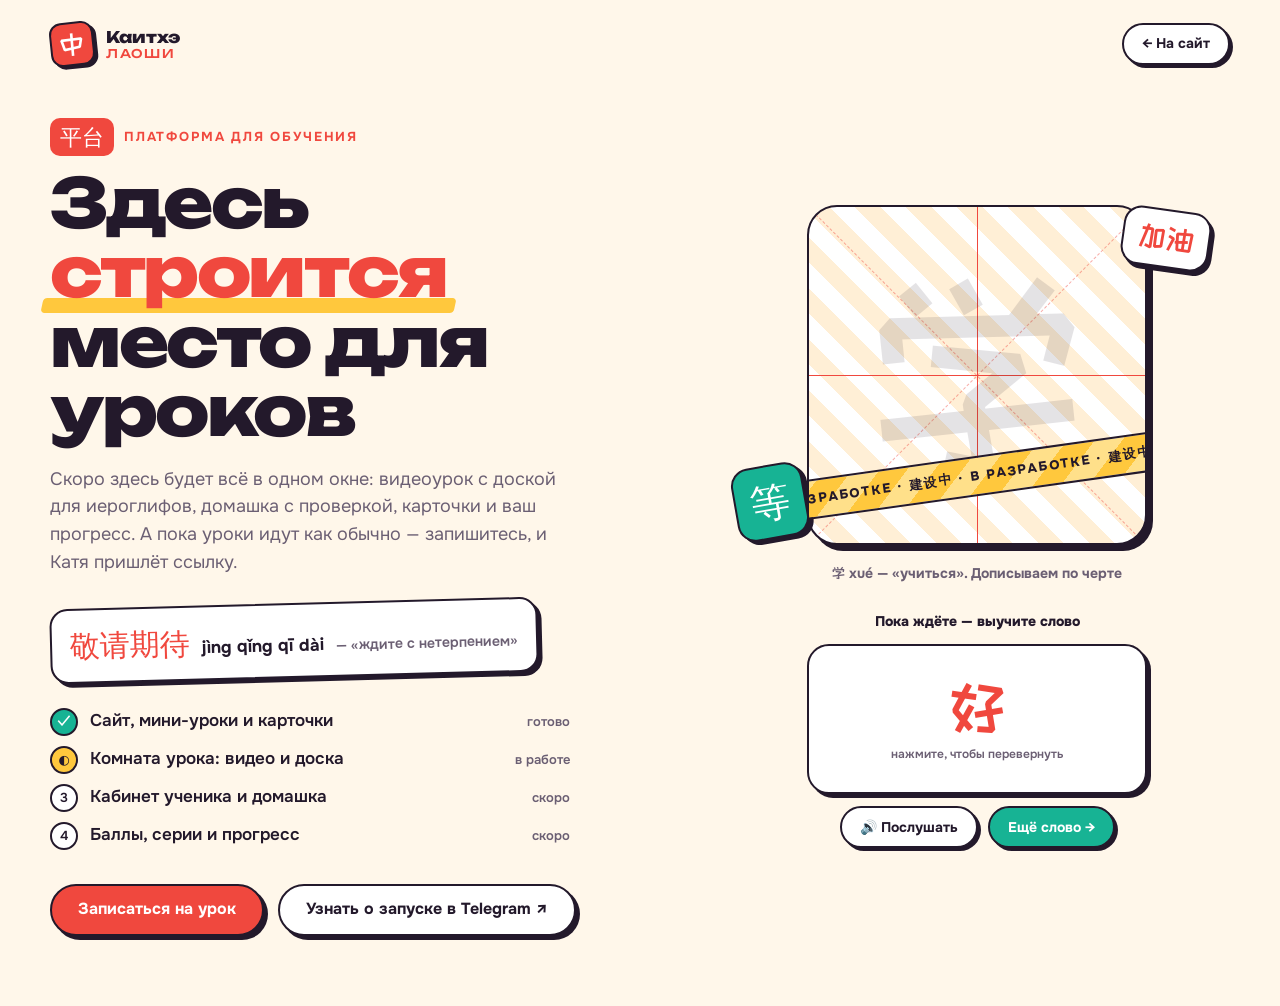
==== platform.html @ a24ee848 "Add files via upload" ====
<!doctype html>
<html lang="ru">
<head>
<meta charset="utf-8">
<meta name="viewport" content="width=device-width, initial-scale=1">
<title>Платформа для обучения Каитхэ Лаоши — скоро</title>
<meta name="robots" content="noindex">
<meta name="theme-color" content="#FFF7EA">
<link rel="icon" href="favicon.svg" type="image/svg+xml">
<link rel="preload" href="Unbounded.woff2" as="font" type="font/woff2" crossorigin>
<link rel="stylesheet" href="style.css?v=3">
<style>
.soon { min-height: 100vh; display: flex; flex-direction: column; }
.soon__top { display: flex; justify-content: space-between; align-items: center; gap: 16px; padding: 22px 0; }
.soon__in { flex: 1; display: grid; grid-template-columns: 1.1fr .9fr; gap: 56px; align-items: center; padding: 30px 0 70px; }
.soon__h { font-family: var(--display); font-weight: 800; font-size: clamp(36px, 5.4vw, 68px); line-height: 1.02; letter-spacing: -.035em; }
.soon__lead { margin-top: 20px; font-size: 18px; color: var(--muted); max-width: 540px; }
.soon__wait { display: inline-flex; align-items: baseline; flex-wrap: wrap; gap: 4px 12px; margin-top: 26px; padding: 12px 18px; border: 2px solid var(--ink); border-radius: 18px; background: #fff; box-shadow: var(--sh); rotate: -1.5deg; }
.soon__wait .hz { font-size: 30px; color: var(--red); }
.soon__wait small { color: var(--muted); font-weight: 600; }
.steps { display: grid; gap: 10px; margin-top: 30px; max-width: 520px; }
.steps li { display: flex; align-items: center; gap: 12px; font-weight: 600; }
.steps i { flex: none; width: 28px; height: 28px; display: grid; place-items: center; border-radius: 50%; border: 2px solid var(--ink); font-style: normal; font-size: 13px; background: #fff; }
.steps .is-done i { background: var(--jade); color: #fff; }
.steps .is-now i { background: var(--sun); animation: spin 2.4s linear infinite; }
.steps .is-now i::before { content: "◐"; }
.steps em { margin-left: auto; font-style: normal; font-size: 13px; color: var(--muted); }
.soon__cta { display: flex; flex-wrap: wrap; gap: 14px; margin-top: 34px; }
.site { position: relative; display: grid; justify-items: center; gap: 18px; padding: 40px 0; }
.site__grid { position: relative; width: min(340px, 78vw); aspect-ratio: 1; border: 2px solid var(--ink); border-radius: 30px; background: #fff; box-shadow: var(--sh-lg); overflow: hidden;
  background-image: linear-gradient(var(--red) 0 0), linear-gradient(var(--red) 0 0), repeating-linear-gradient(45deg, transparent 0 18px, #FFEFD6 18px 36px);
  background-size: 100% 1px, 1px 100%, auto; background-position: center, center, 0 0; background-repeat: no-repeat, no-repeat, repeat; }
.site__grid::before, .site__grid::after { content: ""; position: absolute; inset: 0; border-top: 1px dashed rgba(240,72,62,.45); width: 142%; transform-origin: 0 0; rotate: 45deg; }
.site__grid::after { left: auto; right: 0; transform-origin: 100% 0; rotate: -45deg; }
.site__hz { position: absolute; inset: 0; display: grid; place-items: center; font-family: var(--hz); font-size: min(230px, 54vw); line-height: 1; color: var(--ink); z-index: 1;
  -webkit-mask: linear-gradient(to top, #000 var(--fill, 0%), rgba(0,0,0,.12) var(--fill, 0%)); mask: linear-gradient(to top, #000 var(--fill, 0%), rgba(0,0,0,.12) var(--fill, 0%)); animation: fill 5s var(--ease) infinite; }
.site__tape { position: absolute; left: -12%; right: -12%; bottom: 14%; z-index: 2; padding: 8px 0; rotate: -8deg; border-block: 2px solid var(--ink); font-weight: 800; font-size: 13px; letter-spacing: .14em; text-transform: uppercase; white-space: nowrap; overflow: hidden;
  background: repeating-linear-gradient(-45deg, var(--sun) 0 22px, #FFE08A 22px 44px); }
.site__tape span { display: inline-block; animation: tape 14s linear infinite; }
.site__cap { font-weight: 700; color: var(--muted); font-size: 14px; }
.site .float--1 { right: 4%; top: 6%; } .site .float--2 { left: 2%; top: 300px; bottom: auto; }
.word { width: min(340px, 78vw); display: grid; gap: 12px; justify-items: center; margin-top: 8px; }
.word__t { font-weight: 800; font-size: 14px; }
.word .flash { width: 100%; height: 150px; }
.word .flash__f .hz { font-size: 64px; line-height: 1; color: var(--red); }
.word__bar { display: flex; gap: 10px; }
@property --fill { syntax: "<percentage>"; inherits: false; initial-value: 0%; }
@keyframes fill { 0% { --fill: 0%; } 70%, 100% { --fill: 100%; } }
@keyframes tape { to { transform: translateX(-50%); } }
@keyframes spin { to { rotate: 360deg; } }
@media (max-width: 900px) { .soon__in { grid-template-columns: 1fr; gap: 20px; padding-top: 10px; } }
@media (prefers-reduced-motion: reduce) { .site__hz, .site__tape span, .steps .is-now i { animation: none; } .site__hz { --fill: 100%; } }
</style>
</head>
<body>

<div class="soon wrap">
  <header class="soon__top">
    <a class="logo" href="index.html" aria-label="Каитхэ Лаоши — на сайт"><span class="seal">中</span><span class="logo__t">Каитхэ<b>Лаоши</b></span></a>
    <a class="btn btn--line btn--sm" href="index.html">← На сайт</a>
  </header>

  <main class="soon__in">
    <div>
      <p class="kicker"><span class="hz">平台</span> платформа для обучения</p>
      <h1 class="soon__h">Здесь <span class="mark">строится</span> место для уроков</h1>
      <p class="soon__lead">Скоро здесь будет всё в одном окне: видеоурок с доской для иероглифов, домашка с проверкой, карточки и ваш прогресс. А пока уроки идут как обычно — запишитесь, и Катя пришлёт ссылку.</p>
      <p class="soon__wait"><span class="hz">敬请期待</span><b>jìng qǐng qī dài</b><small>— «ждите с нетерпением»</small></p>
      <ul class="steps">
        <li class="is-done"><i>✓</i>Сайт, мини-уроки и карточки<em>готово</em></li>
        <li class="is-now"><i></i>Комната урока: видео и доска<em>в работе</em></li>
        <li><i>3</i>Кабинет ученика и домашка<em>скоро</em></li>
        <li><i>4</i>Баллы, серии и прогресс<em>скоро</em></li>
      </ul>
      <div class="soon__cta">
        <a class="btn btn--red" href="index.html#signup">Записаться на урок</a>
        <a class="btn btn--line" id="tg-link" href="https://t.me/litona1357" target="_blank" rel="noopener">Узнать о запуске в Telegram ↗</a>
      </div>
    </div>

    <div class="site">
      <div class="site__grid" aria-hidden="true">
        <span class="site__hz">学</span>
        <div class="site__tape"><span>в разработке · 建设中 · в разработке · 建设中 · в разработке · 建设中 · в разработке · 建设中 · в разработке · 建设中 · в разработке · 建设中 ·&nbsp;</span></div>
      </div>
      <p class="site__cap"><span class="hz">学</span> xué — «учиться». Дописываем по черте</p>
      <span class="float float--1 hz" aria-hidden="true">加油</span>
      <span class="float float--2 hz" aria-hidden="true">等</span>

      <div class="word">
        <p class="word__t">Пока ждёте — выучите слово</p>
        <button class="flash" type="button" id="w-card" aria-label="Перевернуть карточку">
          <span class="flash__in">
            <span class="flash__f"><b class="hz" id="w-h"></b><small>нажмите, чтобы перевернуть</small></span>
            <span class="flash__b"><span class="py" id="w-p"></span><b id="w-r"></b></span>
          </span>
        </button>
        <div class="word__bar">
          <button class="btn btn--line btn--sm" type="button" id="w-say">🔊 Послушать</button>
          <button class="btn btn--jade btn--sm" type="button" id="w-next">Ещё слово →</button>
        </div>
      </div>
    </div>
  </main>
</div>

<script src="data.js?v=2"></script>
<script>
(function () {
  var $ = function (s) { return document.querySelector(s); };
  $('#tg-link').href = 'https://t.me/' + CONFIG.telegram;
  var card = $('#w-card'), w, last = -1;
  function next() {
    var i; do { i = Math.floor(Math.random() * WORDS.length); } while (i === last && WORDS.length > 1);
    last = i; w = WORDS[i]; card.classList.remove('is-flipped');
    setTimeout(function () { $('#w-h').textContent = w.h; $('#w-p').innerHTML = pinyinHtml(w.p); $('#w-r').textContent = w.r; }, 200);
  }
  card.addEventListener('click', function () { card.classList.toggle('is-flipped'); if (card.classList.contains('is-flipped')) speak(w.h); });
  $('#w-say').addEventListener('click', function () { speak(w.h); });
  $('#w-next').addEventListener('click', next);
  next();
})();
</script>
</body>
</html>
---- style.css ----
/* © 2026 Сайт разработан Дарией Кромберг */
@font-face { font-family: 'Unbounded'; src: url('Unbounded.woff2') format('woff2'); font-weight: 200 900; font-display: swap; }
@font-face { font-family: 'Onest'; src: url('Onest.woff2') format('woff2'); font-weight: 100 900; font-display: swap; }
@font-face { font-family: 'KuaiLe'; src: url('KuaiLe.woff2') format('woff2'); font-display: swap; }

:root {
  --paper: #FFF7EA; --paper-2: #FFEFD6; --ink: #23192B; --muted: #6B5F73; --line: #23192B;
  --red: #F0483E; --red-d: #CF3229; --sun: #FFC83D; --jade: #17B394; --sky: #5BB6F5; --pink: #FFB8C6; --lilac: #B9A6FF;
  --t1: #E8473C; --t2: #F39A1D; --t3: #13A386; --t4: #3D8FE0; --t0: #8C8296;
  --r: 26px; --sh: 4px 4px 0 var(--ink); --sh-lg: 6px 6px 0 var(--ink);
  --ease: cubic-bezier(.2, .8, .2, 1);
  --display: 'Unbounded', 'Onest', system-ui, sans-serif;
  --hz: 'KuaiLe', 'PingFang SC', 'Hiragino Sans GB', 'Microsoft YaHei', 'Noto Sans SC', sans-serif;
}
*, *::before, *::after { box-sizing: border-box; }
html { scroll-behavior: smooth; -webkit-text-size-adjust: 100%; }
body { margin: 0; background: var(--paper); color: var(--ink); font: 400 17px/1.55 'Onest', system-ui, -apple-system, 'Segoe UI', sans-serif; overflow-x: hidden; }
img { max-width: 100%; display: block; }
a { color: inherit; }
h1, h2, h3, p, ul, ol, figure { margin: 0; }
ul { padding: 0; list-style: none; }
button { font: inherit; color: inherit; }
.wrap { width: min(1180px, 100% - 40px); margin-inline: auto; }
.hz { font-family: var(--hz); font-weight: 400; letter-spacing: 0; }
.t1 { color: var(--t1); } .t2 { color: var(--t2); } .t3 { color: var(--t3); } .t4 { color: var(--t4); } .t0 { color: var(--t0); }
.muted { color: var(--muted); }
:focus-visible { outline: 3px solid var(--sky); outline-offset: 3px; border-radius: 8px; }

/* buttons */
.btn { display: inline-flex; align-items: center; justify-content: center; gap: 8px; min-height: 52px; padding: 0 26px; border-radius: 999px; border: 2px solid var(--ink);
  font-weight: 700; font-size: 16px; text-decoration: none; cursor: pointer; background: #fff; box-shadow: var(--sh); transition: transform .15s, box-shadow .15s; }
.btn:hover { transform: translate(-2px, -2px); box-shadow: 6px 6px 0 var(--ink); }
.btn:active { transform: translate(2px, 2px); box-shadow: 1px 1px 0 var(--ink); }
.btn--red { background: var(--red); color: #fff; }
.btn--ink { background: var(--ink); color: #fff; }
.btn--jade { background: var(--jade); color: #fff; }
.btn--sun { background: var(--sun); }
.btn--line { background: #fff; }
.btn--sm { min-height: 42px; padding: 0 18px; font-size: 14px; box-shadow: 3px 3px 0 var(--ink); }
.btn--wide { width: 100%; }

/* header */
.header { position: sticky; top: 0; z-index: 40; background: rgba(255,247,234,.86); -webkit-backdrop-filter: blur(12px); backdrop-filter: blur(12px); border-bottom: 2px solid transparent; transition: border-color .3s; }
.header.is-scrolled { border-color: var(--ink); }
.header__in { display: flex; align-items: center; gap: 28px; min-height: 76px; }
.logo { display: inline-flex; align-items: center; gap: 12px; text-decoration: none; }
.seal { width: 44px; height: 44px; display: grid; place-items: center; background: var(--red); color: #fff; border-radius: 12px; font-family: var(--hz); font-size: 28px; line-height: 1; box-shadow: 3px 3px 0 var(--ink); border: 2px solid var(--ink); rotate: -6deg; transition: rotate .4s var(--ease); }
.logo:hover .seal { rotate: 6deg; }
.logo__t { font-family: var(--display); font-weight: 800; font-size: 16px; line-height: 1; display: flex; flex-direction: column; gap: 3px; }
.logo__t b { font-weight: 500; font-size: 12px; letter-spacing: .14em; text-transform: uppercase; color: var(--red); }
.nav { display: flex; gap: 22px; margin-left: auto; font-weight: 600; font-size: 15px; }
.nav a { text-decoration: none; position: relative; }
.nav a::after { content: ""; position: absolute; left: 0; right: 0; bottom: -4px; height: 3px; border-radius: 3px; background: var(--red); transform: scaleX(0); transition: transform .3s var(--ease); }
.nav a:hover::after { transform: none; }
.nav__school { color: var(--red); }

/* hero */
.hero { display: grid; grid-template-columns: 1.05fr .95fr; gap: 30px; align-items: center; padding: 40px 0 70px; }
.chip-row { display: flex; flex-wrap: wrap; gap: 8px; margin-bottom: 22px; }
.chip { display: inline-flex; align-items: center; padding: 6px 14px; border-radius: 999px; border: 2px solid var(--ink); font-weight: 700; font-size: 13px; background: #fff; }
.chip--sun { background: var(--sun); } .chip--jade { background: var(--jade); color: #fff; } .chip--sky { background: var(--sky); color: #fff; }
.hero__h { font-family: var(--display); font-weight: 800; font-size: clamp(38px, 5.4vw, 76px); line-height: 1.02; letter-spacing: -.03em; }
.mark { position: relative; white-space: nowrap; color: var(--red); }
.mark::after { content: ""; position: absolute; left: -2%; right: -2%; bottom: .02em; height: .22em; background: var(--sun); z-index: -1; border-radius: 4px; transform: skewX(-12deg); }
.hero__lead { margin-top: 22px; max-width: 540px; font-size: 18px; color: var(--muted); }
.hero__lead b { color: var(--ink); }
.hero__cta { display: flex; flex-wrap: wrap; gap: 14px; margin-top: 30px; }
.hero__art { position: relative; aspect-ratio: 1 / .92; }
.blob { position: absolute; inset: 6% 0 0 12%; background: var(--sun); border: 2px solid var(--ink); border-radius: 46% 54% 42% 58% / 52% 44% 56% 48%; box-shadow: var(--sh-lg); animation: blob 12s ease-in-out infinite alternate; }
@keyframes blob { to { border-radius: 56% 44% 52% 48% / 44% 56% 46% 54%; } }
.hero__grid { position: absolute; inset: 6% 0 0 12%; border-radius: 46% 54% 42% 58% / 52% 44% 56% 48%; overflow: hidden;
  background: linear-gradient(rgba(240,72,62,.18) 1px, transparent 1px) 0 0 / 40px 40px, linear-gradient(90deg, rgba(240,72,62,.18) 1px, transparent 1px) 0 0 / 40px 40px; animation: blob 12s ease-in-out infinite alternate; }
.hero__photo { position: absolute; right: -2%; bottom: 0; width: 92%; height: auto; filter: drop-shadow(6px 6px 0 rgba(35,25,43,.9)); }
.float { position: absolute; font-size: 40px; color: var(--red); background: #fff; border: 2px solid var(--ink); border-radius: 18px; padding: 4px 14px; box-shadow: var(--sh); animation: bob 5s ease-in-out infinite; }
.float--1 { right: 2%; top: 4%; rotate: 8deg; font-size: 30px; }
.float--2 { left: 6%; bottom: 8%; rotate: -10deg; background: var(--jade); color: #fff; animation-delay: -2s; }
@keyframes bob { 50% { transform: translateY(-10px); } }

/* flash card */
.flash { position: relative; border: 0; padding: 0; background: none; cursor: pointer; perspective: 900px; }
.flash__in { position: relative; display: block; width: 100%; height: 100%; transform-style: preserve-3d; transition: transform .7s var(--ease); }
.flash.is-flipped .flash__in { transform: rotateY(180deg); }
.flash__f, .flash__b { position: absolute; inset: 0; display: flex; flex-direction: column; align-items: center; justify-content: center; gap: 6px; border-radius: 22px; border: 2px solid var(--ink); background: #fff; box-shadow: var(--sh); -webkit-backface-visibility: hidden; backface-visibility: hidden; text-align: center; padding: 10px; }
.flash__b { transform: rotateY(180deg); background: var(--pink); }
.flash small { font-size: 12px; color: var(--muted); font-weight: 600; }
.flash .py { font-weight: 700; font-size: 20px; }
.flash__b b { font-size: 18px; }
.flash--hero { position: absolute; left: -2%; top: 30%; width: 170px; height: 150px; rotate: -6deg; z-index: 2; animation: bob 6s ease-in-out infinite; }
.flash--hero .flash__f .hz { font-size: 54px; line-height: 1; color: var(--red); }

/* ticker */
.ticker { overflow: hidden; background: var(--red); color: #fff; border-block: 2px solid var(--ink); padding: 14px 0; }
.ticker__t { display: flex; gap: 46px; width: max-content; animation: tick 40s linear infinite; font-weight: 600; }
.ticker__t span { display: inline-flex; align-items: baseline; gap: 10px; white-space: nowrap; }
.ticker__t .hz { font-size: 28px; color: var(--sun); }
@keyframes tick { to { transform: translateX(-50%); } }

/* sections */
.section { padding: clamp(70px, 9vw, 120px) 0; }
.head { margin-bottom: 40px; max-width: 760px; }
.head--row { max-width: none; display: flex; flex-wrap: wrap; justify-content: space-between; align-items: end; gap: 16px 40px; }
.head--row .muted { max-width: 420px; }
.kicker { display: inline-flex; align-items: center; gap: 10px; font-weight: 700; font-size: 13px; letter-spacing: .14em; text-transform: uppercase; color: var(--red); margin-bottom: 12px; }
.kicker .hz { font-size: 22px; letter-spacing: 0; text-transform: none; background: var(--red); color: #fff; padding: 2px 10px; border-radius: 10px; }
.kicker--light { color: var(--sun); } .kicker--light .hz { background: var(--sun); color: var(--ink); }
.h2 { font-family: var(--display); font-weight: 800; font-size: clamp(30px, 4vw, 54px); line-height: 1.05; letter-spacing: -.03em; }
.head .muted { margin-top: 14px; }

.reveal { opacity: 0; transform: translateY(24px); transition: opacity .7s var(--ease) var(--d, 0s), transform .7s var(--ease) var(--d, 0s); }
.reveal.is-in { opacity: 1; transform: none; }

/* who */
.who { display: grid; grid-template-columns: repeat(3, 1fr); gap: 22px; }
.who__c { position: relative; display: flex; flex-direction: column; padding: 30px 26px 28px; border-radius: var(--r); border: 2px solid var(--ink); box-shadow: var(--sh-lg); background: #fff; }
.who__c--sun { background: #FFE6A6; } .who__c--jade { background: #BDEFE2; } .who__c--sky { background: #CDE8FC; }
.who__e { position: absolute; right: 20px; top: -26px; font-size: 48px; background: #fff; border: 2px solid var(--ink); border-radius: 50%; width: 76px; height: 76px; display: grid; place-items: center; box-shadow: var(--sh); }
.who__c h3 { font-family: var(--display); font-size: 24px; font-weight: 800; display: flex; flex-direction: column; gap: 4px; }
.who__c h3 small { font-family: 'Onest', sans-serif; font-size: 14px; font-weight: 600; color: var(--muted); }
.who__c p { margin-top: 14px; }
.who__c ul { margin-top: 16px; display: grid; gap: 8px; font-weight: 600; font-size: 15px; }
.who__c li::before { content: "✓"; display: inline-grid; place-items: center; width: 22px; height: 22px; margin-right: 8px; border-radius: 50%; background: var(--ink); color: #fff; font-size: 12px; }
.who__c .who__meta { margin-top: auto; padding-top: 20px; font-size: 15px; }
.who__meta b { color: var(--red); white-space: nowrap; }
.who__c .btn { margin-top: 14px; align-self: flex-start; }

/* why */
.why { background: var(--ink); color: #fff; }
.why__in { display: grid; grid-template-columns: .9fr 1.1fr; gap: 60px; align-items: center; }
.why .muted { color: #CFC5D8; margin-top: 18px; font-size: 18px; }
.why .kicker { color: var(--sun); } .why .kicker .hz { background: var(--sun); color: var(--ink); }
.why__list { display: grid; grid-template-columns: 1fr 1fr; gap: 16px; }
.why__list li { padding: 24px; border-radius: 22px; background: #fff; color: var(--ink); border: 2px solid #fff; display: flex; flex-direction: column; gap: 6px; }
.why__list li:nth-child(1) { background: var(--sun); } .why__list li:nth-child(2) { background: var(--pink); } .why__list li:nth-child(3) { background: #BDEFE2; } .why__list li:nth-child(4) { background: var(--lilac); }
.why__list b { font-family: var(--display); font-size: 20px; font-weight: 800; }
.why__list span { font-size: 15px; }

/* plans */
.plans { display: grid; grid-template-columns: repeat(3, 1fr); gap: 22px; align-items: stretch; }
.plan { display: flex; flex-direction: column; gap: 14px; padding: 30px 26px; border-radius: var(--r); border: 2px solid var(--ink); background: #fff; box-shadow: var(--sh-lg); }
.plan--hot { background: var(--sun); transform: rotate(-1.2deg); }
.plan__tag { align-self: flex-start; font-size: 12px; font-weight: 700; text-transform: uppercase; letter-spacing: .08em; padding: 4px 10px; border-radius: 999px; background: var(--ink); color: #fff; }
.plan h3 { font-family: var(--display); font-size: 26px; font-weight: 800; }
.plan__price { font-family: var(--display); font-size: 30px; font-weight: 800; color: var(--red); }
.plan__price small { font-family: 'Onest', sans-serif; font-size: 14px; font-weight: 600; color: var(--muted); }
.plan ul { display: grid; gap: 8px; margin-bottom: 8px; }
.plan li::before { content: "•"; color: var(--red); font-weight: 900; margin-right: 8px; }
.plan .btn { margin-top: auto; }
.plan__rows { display: grid; border-top: 2px dashed var(--ink); }
.plan__rows div { display: flex; justify-content: space-between; align-items: baseline; gap: 12px; padding: 9px 0; border-bottom: 2px dashed var(--ink); }
.plan__rows dt { font-weight: 600; }
.plan__rows dt small { display: block; font-size: 13px; color: var(--muted); font-weight: 500; }
.plan__rows dd { margin: 0; font-weight: 800; text-align: right; white-space: nowrap; }
.plan__rows dd small { font-size: 12px; font-weight: 600; color: var(--muted); }
.plans__note { margin-top: 18px; font-size: 14px; }
.deals { display: grid; grid-template-columns: repeat(3, 1fr); gap: 16px; margin-top: 26px; }
.deal { display: flex; gap: 14px; align-items: center; padding: 16px 18px; border-radius: 20px; border: 2px dashed var(--ink); background: var(--paper-2); }
.deal b { display: block; } .deal span:not(.deal__s) { font-size: 14px; color: var(--muted); }
.deal__s { flex: none; width: 58px; height: 58px; display: grid; place-items: center; border-radius: 14px; background: var(--red); color: #fff; font-family: var(--hz); font-size: 22px; border: 2px solid var(--ink); rotate: -6deg; }
.deal__s--jade { background: var(--jade); } .deal__s--sun { background: var(--sun); color: var(--ink); }

/* mini lessons */
.tryout { background: #FFE6A6; border-block: 2px solid var(--ink); }
.minis { display: grid; grid-template-columns: repeat(3, 1fr); gap: 22px; }
.mini { display: flex; flex-direction: column; align-items: flex-start; gap: 12px; padding: 26px; border-radius: var(--r); border: 2px solid var(--ink); background: #fff; box-shadow: var(--sh-lg); text-align: left; cursor: pointer; transition: transform .2s var(--ease), box-shadow .2s; }
.mini:hover { transform: translate(-3px, -3px) rotate(-1deg); box-shadow: 9px 9px 0 var(--ink); }
.mini__h { font-size: 64px; line-height: 1; color: var(--red); }
.mini h3 { font-family: var(--display); font-size: 21px; font-weight: 800; }
.mini__meta { display: flex; gap: 8px; }
.mini__meta span { font-size: 13px; font-weight: 700; padding: 4px 10px; border-radius: 999px; background: var(--paper-2); border: 1.5px solid var(--ink); }
.mini__go { margin-top: auto; font-weight: 700; color: var(--red); }

/* modal */
.modal { position: fixed; inset: 0; z-index: 90; display: grid; place-items: center; padding: 20px; }
.modal[hidden] { display: none; }
.modal__bg { position: absolute; inset: 0; background: rgba(35,25,43,.55); -webkit-backdrop-filter: blur(4px); backdrop-filter: blur(4px); }
.modal__box { position: relative; width: min(720px, 100%); max-height: 90vh; overflow: auto; background: var(--paper); border: 2px solid var(--ink); border-radius: 28px; box-shadow: 8px 8px 0 var(--ink); padding: 34px; animation: pop .4s var(--ease); }
@keyframes pop { from { transform: scale(.94) translateY(10px); opacity: 0; } }
.modal__x { position: absolute; top: 14px; right: 14px; width: 44px; height: 44px; border-radius: 50%; border: 2px solid var(--ink); background: #fff; font-size: 24px; cursor: pointer; }
.ml__title { font-family: var(--display); font-size: 26px; font-weight: 800; padding-right: 40px; }
.ml__lead { margin-top: 10px; color: var(--muted); }
.ml__step { display: grid; grid-template-columns: auto 1fr auto; gap: 16px; align-items: center; margin-top: 14px; padding: 14px 16px; border-radius: 18px; border: 2px solid var(--ink); background: #fff; }
.ml__h { font-size: 40px; color: var(--red); min-width: 64px; text-align: center; }
.ml__p { font-weight: 800; font-size: 19px; }
.ml__r { font-weight: 600; }
.ml__note { font-size: 14px; color: var(--muted); }
.say { width: 46px; height: 46px; border-radius: 50%; border: 2px solid var(--ink); background: var(--sun); cursor: pointer; font-size: 18px; box-shadow: 2px 2px 0 var(--ink); }
.say:active { transform: translate(2px, 2px); box-shadow: none; }
.ml__outro { margin-top: 18px; padding: 14px 18px; border-radius: 16px; background: var(--jade); color: #fff; font-weight: 600; }
.ml__cta { margin-top: 18px; display: flex; flex-wrap: wrap; gap: 12px; }

/* deck */
.deck { padding: 26px; border-radius: 30px; border: 2px solid var(--ink); background: #fff; box-shadow: var(--sh-lg); }
.deck__tabs { display: flex; flex-wrap: wrap; gap: 8px; margin-bottom: 24px; }
.deck__tab { padding: 8px 14px; border-radius: 999px; border: 2px solid var(--ink); background: #fff; font-weight: 700; font-size: 14px; cursor: pointer; }
.deck__tab[aria-selected="true"] { background: var(--ink); color: #fff; }
.deck__stage { display: flex; align-items: center; justify-content: center; gap: 22px; }
.flash--big { width: min(380px, 70vw); aspect-ratio: 4 / 3; }
.flash--big .flash__f .hz { font-size: clamp(70px, 12vw, 110px); line-height: 1; }
.flash--big .py { font-size: 30px; }
.flash--big .flash__b b { font-size: 24px; }
.flash--big .flash__b { background: #CDE8FC; }
.deck__nav { width: 56px; height: 56px; flex: none; border-radius: 50%; border: 2px solid var(--ink); background: var(--sun); font-size: 22px; font-weight: 800; cursor: pointer; box-shadow: 3px 3px 0 var(--ink); }
.deck__bar { display: flex; flex-wrap: wrap; justify-content: center; align-items: center; gap: 12px; margin-top: 26px; }
.deck__count { font-weight: 700; min-width: 70px; text-align: center; }
.deck__progress { height: 10px; margin-top: 20px; border-radius: 999px; border: 2px solid var(--ink); overflow: hidden; background: var(--paper-2); }
.deck__progress span { display: block; height: 100%; width: 0; background: var(--jade); transition: width .5s var(--ease); }

/* files */
.files-s { background: #CDE8FC; border-block: 2px solid var(--ink); }
.files { display: grid; grid-template-columns: repeat(3, 1fr); gap: 20px; }
.file { display: flex; gap: 16px; align-items: center; padding: 20px; border-radius: 22px; border: 2px solid var(--ink); background: #fff; box-shadow: var(--sh); text-decoration: none; transition: transform .2s, box-shadow .2s; }
.file:hover { transform: translate(-2px, -2px); box-shadow: 6px 6px 0 var(--ink); }
.file__ic { flex: none; width: 64px; height: 76px; border-radius: 10px 22px 10px 10px; border: 2px solid var(--ink); background: var(--paper); display: grid; place-items: center; font-size: 34px; color: var(--red); }
.file b { display: block; line-height: 1.25; }
.file small { color: var(--muted); font-weight: 600; }
.file__dl { margin-left: auto; font-size: 22px; }

/* school teaser */
.st { display: grid; grid-template-columns: 1fr 1fr; gap: 50px; align-items: center; padding: 44px; border-radius: 34px; border: 2px solid var(--ink); background: var(--lilac); box-shadow: var(--sh-lg); }
.st__list { margin: 22px 0 28px; display: grid; gap: 12px; }
.st__list li { padding-left: 30px; position: relative; }
.st__list li::before { content: "★"; position: absolute; left: 0; color: var(--red); }
.st__list b { display: block; }
.mock { border: 2px solid var(--ink); border-radius: 22px; background: #fff; box-shadow: var(--sh-lg); overflow: hidden; rotate: 2deg; }
.mock__top { display: flex; gap: 6px; padding: 12px 14px; border-bottom: 2px solid var(--ink); background: var(--paper-2); }
.mock__top i { width: 12px; height: 12px; border-radius: 50%; border: 2px solid var(--ink); background: var(--red); } .mock__top i:nth-child(2) { background: var(--sun); } .mock__top i:nth-child(3) { background: var(--jade); }
.mock__body { padding: 18px; display: grid; gap: 10px; }
.mock__row { display: flex; align-items: center; gap: 10px; padding: 10px 12px; border-radius: 14px; background: var(--paper); border: 1.5px solid var(--ink); }
.mock__av { font-size: 22px; } .mock__pts { margin-left: auto; font-weight: 800; color: var(--red); }
.mock__board { display: flex; align-items: center; gap: 14px; padding: 14px; border-radius: 14px; border: 1.5px solid var(--ink);
  background: linear-gradient(#fff, #fff) padding-box, repeating-linear-gradient(0deg, transparent 0 29px, rgba(240,72,62,.2) 29px 30px); }
.mock__board .hz { font-size: 60px; color: var(--ink); line-height: 1; }
.mock__hw { display: flex; justify-content: space-between; padding: 10px 12px; border-radius: 14px; background: #BDEFE2; border: 1.5px solid var(--ink); font-weight: 600; }
.mock__hw em { font-style: normal; font-weight: 800; }

/* faq */
.faq { display: grid; gap: 12px; max-width: 860px; }
.faq details { border: 2px solid var(--ink); border-radius: 20px; background: #fff; padding: 0 22px; box-shadow: 3px 3px 0 var(--ink); }
.faq summary { cursor: pointer; padding: 18px 0; font-weight: 700; font-size: 18px; list-style: none; display: flex; justify-content: space-between; gap: 16px; }
.faq summary::-webkit-details-marker { display: none; }
.faq summary::after { content: "+"; font-size: 24px; line-height: 1; transition: transform .3s; }
.faq details[open] summary::after { transform: rotate(45deg); }
.faq details p { padding-bottom: 18px; color: var(--muted); }

/* signup */
.signup { background: var(--red); color: #fff; border-top: 2px solid var(--ink); }
.signup__in { display: grid; grid-template-columns: .9fr 1.1fr; gap: 50px; align-items: start; }
.signup__text p:not(.kicker) { margin-top: 16px; font-size: 18px; color: #FFE3DF; }
.tg { display: inline-block; margin-top: 26px; font-weight: 800; font-size: 20px; color: #fff; }
.form { padding: 30px; border-radius: 28px; border: 2px solid var(--ink); background: var(--paper); color: var(--ink); box-shadow: 8px 8px 0 var(--ink); display: grid; gap: 18px; }
.form fieldset { border: 0; padding: 0; margin: 0; }
.form legend, .field label { display: block; font-weight: 700; font-size: 14px; margin-bottom: 8px; }
.chips { display: flex; flex-wrap: wrap; gap: 8px; }
.chip-b { padding: 9px 16px; border-radius: 999px; border: 2px solid var(--ink); background: #fff; font-weight: 600; font-size: 15px; cursor: pointer; }
.chip-b[aria-pressed="true"] { background: var(--ink); color: #fff; }
.field input { width: 100%; min-height: 52px; padding: 0 16px; border-radius: 16px; border: 2px solid var(--ink); background: #fff; font: inherit; }
.form__ok { font-size: 14px; color: var(--jade); font-weight: 600; }

/* footer */
.footer { padding: 34px 0; border-top: 2px solid var(--ink); }
.footer__in { display: flex; flex-wrap: wrap; align-items: center; justify-content: space-between; gap: 16px 30px; font-size: 14px; color: var(--muted); }
.credit { display: inline-flex; align-items: center; gap: 6px; }
.credit .dk-sig { font-size: 15px; color: var(--red); }
.credit__by { color: inherit; text-decoration: underline; text-underline-offset: 3px; }

/* responsive */
@media (max-width: 1020px) {
  .nav { display: none; }
  .header .btn { margin-left: auto; }
  .hero { grid-template-columns: 1fr; padding-top: 20px; }
  .hero__art { max-width: 520px; width: 100%; margin: 10px auto 0; }
  .who, .plans, .minis, .files, .deals { grid-template-columns: 1fr; }
  .why__in, .st, .signup__in { grid-template-columns: 1fr; gap: 34px; }
  .who { gap: 44px; }
  .plan--hot { transform: none; }
}
@media (max-width: 560px) {
  .wrap { width: calc(100% - 32px); }
  .why__list { grid-template-columns: 1fr; }
  .flash--hero { width: 130px; height: 116px; left: -2%; top: 24%; }
  .flash--hero .flash__f .hz { font-size: 40px; }
  .float--1 { font-size: 22px; }
  .float--2 { font-size: 30px; }
  .st { padding: 26px; }
  .modal__box { padding: 26px 18px; }
  .ml__step { grid-template-columns: auto 1fr; }
  .ml__step .say { grid-column: 2; justify-self: start; }
  .deck { padding: 18px; }
  .deck__stage { gap: 10px; }
  .deck__nav { width: 44px; height: 44px; }
  .form { padding: 22px; }
  .logo__t { font-size: 14px; }
}
@media (prefers-reduced-motion: reduce) {
  *, *::before, *::after { animation: none !important; transition: none !important; }
  .reveal { opacity: 1; transform: none; }
}

/* ===== игра-история ===== */
.quest { display: grid; grid-template-columns: .8fr 1.2fr; gap: 30px; align-items: center; padding: 30px; margin-bottom: 50px; border-radius: 32px; border: 2px solid var(--ink); background: #fff; box-shadow: 8px 8px 0 var(--ink);
  background-image: radial-gradient(circle at 92% 12%, rgba(240,72,62,.12) 0 60px, transparent 61px), radial-gradient(circle at 6% 90%, rgba(91,182,245,.16) 0 70px, transparent 71px); }
.quest__tag { display: inline-flex; align-items: center; gap: 8px; font-weight: 700; font-size: 13px; text-transform: uppercase; letter-spacing: .1em; color: var(--red); }
.quest__tag .hz { background: var(--red); color: #fff; padding: 2px 8px; border-radius: 8px; font-size: 18px; letter-spacing: 0; }
.quest h3 { font-family: var(--display); font-weight: 800; font-size: clamp(24px, 2.6vw, 34px); margin: 10px 0; }
.quest__text p:last-child { color: var(--muted); }
.quest__ages { display: grid; grid-template-columns: repeat(3, 1fr); gap: 14px; }
.age { display: flex; flex-direction: column; align-items: flex-start; gap: 6px; padding: 20px 18px; border-radius: 24px; border: 2px solid var(--ink); box-shadow: var(--sh); cursor: pointer; text-align: left; transition: transform .2s var(--ease), box-shadow .2s; }
.age:hover { transform: translate(-3px, -3px) rotate(-1.5deg); box-shadow: 8px 8px 0 var(--ink); }
.age--kids { background: #FFE6A6; } .age--teens { background: var(--pink); } .age--adults { background: #BDEFE2; }
.age__e { font-size: 44px; line-height: 1; margin-bottom: 6px; animation: bob 4s ease-in-out infinite; }
.age--teens .age__e { animation-delay: -1.3s; } .age--adults .age__e { animation-delay: -2.6s; }
.age b { font-family: var(--display); font-size: 18px; font-weight: 800; } .age small { font-weight: 600; color: var(--ink); opacity: .75; }
.minis__h { font-family: var(--display); font-size: 22px; font-weight: 800; margin-bottom: 18px; }

.game { position: fixed; inset: 0; z-index: 95; display: grid; place-items: center; padding: 16px; }
.game[hidden] { display: none; }
.game__bg { position: absolute; inset: 0; background: rgba(35,25,43,.6); -webkit-backdrop-filter: blur(5px); backdrop-filter: blur(5px); }
.game__box { --g1: #FFF7EA; --g2: #FFE6A6; --acc: var(--red);
  position: relative; width: min(760px, 100%); max-height: calc(100vh - 32px); max-height: calc(100dvh - 32px); display: flex; flex-direction: column; border-radius: 30px; border: 2px solid var(--ink); box-shadow: 8px 8px 0 var(--ink); overflow: hidden;
  background: linear-gradient(180deg, var(--g2), var(--g1) 42%); animation: pop .45s var(--ease); }
.game__box--kids { --g2: #FFE08A; --acc: #F0483E; }
.game__box--teens { --g2: #FFC9D6; --g1: #FFF3F6; --acc: #E2457A; }
.game__box--adults { --g2: #BDEFE2; --g1: #F3FBF8; --acc: #12957C; }
.game__top { display: flex; align-items: center; gap: 14px; padding: 14px 70px 14px 22px; border-bottom: 2px solid var(--ink); background: #fff; }
.game__title { font-family: var(--display); font-weight: 800; font-size: 16px; }
.game__dots { display: flex; gap: 6px; margin-left: auto; }
.game__dots i { width: 22px; height: 8px; border-radius: 999px; border: 1.5px solid var(--ink); background: #fff; }
.game__dots i.is-done { background: var(--jade); } .game__dots i.is-now { background: var(--sun); width: 34px; }
.game__stars { color: var(--sun); font-size: 20px; letter-spacing: 1px; -webkit-text-stroke: 1px var(--ink); white-space: nowrap; }
.game__stars span, .g-bigstars span { color: #fff; }
.game__x { top: 8px; right: 12px; width: 40px; height: 40px; }
.game__body { overflow-y: auto; padding: 22px 26px 26px; }

.g-intro { display: flex; flex-direction: column; align-items: center; text-align: center; gap: 12px; padding: 10px 0; }
.g-intro h3 { font-family: var(--display); font-weight: 800; font-size: 28px; }
.g-intro > p { color: var(--muted); max-width: 460px; }
.g-tip { color: var(--muted); font-weight: 600; }
.g-art { font-size: 64px; line-height: 1.1; letter-spacing: 8px; filter: drop-shadow(3px 3px 0 rgba(35,25,43,.18)); animation: bob 5s ease-in-out infinite; }
.g-art--scene { font-size: 46px; text-align: center; }
.g-pick { display: flex; gap: 12px; flex-wrap: wrap; justify-content: center; }
.g-pick__b { display: flex; flex-direction: column; align-items: center; gap: 4px; width: 150px; padding: 18px 12px; border-radius: 22px; border: 2px solid var(--ink); background: #fff; box-shadow: var(--sh); cursor: pointer; }
.g-pick__b > span { font-size: 40px; } .g-pick__b b { font-family: var(--display); font-size: 20px; } .g-pick__b small { color: var(--muted); font-weight: 600; }
.g-pick__b:hover { background: var(--pink); }
.quest__ages--in { width: 100%; margin-top: 8px; }

.g-scene { display: flex; flex-direction: column; gap: 14px; }
.g-narr { font-size: 16.5px; }
.g-say { display: flex; gap: 12px; align-items: flex-start; }
.g-av { flex: none; width: 58px; height: 58px; display: grid; place-items: center; font-size: 34px; border-radius: 50%; background: #fff; border: 2px solid var(--ink); box-shadow: 3px 3px 0 var(--ink); }
.g-bubble { position: relative; flex: 1; padding: 14px 18px; border-radius: 6px 22px 22px 22px; border: 2px solid var(--ink); background: #fff; box-shadow: 3px 3px 0 var(--ink); }
.g-bubble small { font-weight: 700; color: var(--acc); font-size: 13px; }
.g-h { font-size: clamp(30px, 5vw, 42px); line-height: 1.15; margin-top: 2px; }
.g-p { font-weight: 800; font-size: 17px; margin-top: 4px; }
.g-r { color: var(--muted); font-weight: 600; margin-top: 4px; }
.g-tools { display: flex; gap: 8px; margin-top: 10px; flex-wrap: wrap; }
.g-mini { padding: 6px 12px; border-radius: 999px; border: 1.5px solid var(--ink); background: var(--paper); font-weight: 700; font-size: 13px; cursor: pointer; }
.g-mini:hover { background: var(--sun); }
.g-q { font-weight: 800; font-size: 17px; }
.g-opts { display: grid; grid-template-columns: repeat(3, 1fr); gap: 10px; }
.g-opt { display: flex; flex-direction: column; align-items: center; gap: 4px; padding: 14px 8px; border-radius: 18px; border: 2px solid var(--ink); background: #fff; box-shadow: 3px 3px 0 var(--ink); cursor: pointer; transition: transform .15s, background .2s; }
.g-opt .hz { font-size: 26px; line-height: 1.2; } .g-opt small { font-weight: 700; font-size: 13px; }
.g-opt:hover:not(:disabled) { transform: translate(-2px, -2px); background: var(--paper-2); }
.g-opt:disabled { cursor: default; }
.g-opt.is-ok { background: var(--jade); color: #fff; } .g-opt.is-ok small span { color: #fff; }
.g-opt.is-bad { background: #FFD9D4; opacity: .75; animation: shake .4s; }
.g-opt:disabled:not(.is-ok):not(.is-bad) { opacity: .5; }
@keyframes shake { 20%, 60% { transform: translateX(-6px); } 40%, 80% { transform: translateX(6px); } }
.g-fb { min-height: 24px; font-weight: 600; }
.g-fb.is-ok { color: #0E7D67; } .g-fb.is-bad { color: var(--red-d); }
.g-next { display: flex; flex-wrap: wrap; justify-content: space-between; align-items: center; gap: 12px; padding: 14px 16px; border-radius: 18px; border: 2px dashed var(--ink); background: #fff; }
.g-next[hidden] { display: none; }
.g-word { font-weight: 600; } .g-word .hz { font-size: 22px; color: var(--acc); }

.g-end { display: flex; flex-direction: column; align-items: center; gap: 14px; text-align: center; }
.g-bubble--end { border-radius: 22px; max-width: 460px; width: 100%; }
.g-result { font-weight: 800; font-size: 18px; display: flex; flex-direction: column; align-items: center; gap: 4px; }
.g-bigstars { font-size: 40px; color: var(--sun); -webkit-text-stroke: 1.5px var(--ink); letter-spacing: 4px; }
.g-words { display: flex; flex-wrap: wrap; justify-content: center; gap: 8px; }
.g-wchip { display: flex; flex-direction: column; align-items: center; padding: 10px 14px; border-radius: 16px; border: 2px solid var(--ink); background: #fff; cursor: pointer; box-shadow: 2px 2px 0 var(--ink); }
.g-wchip .hz { font-size: 26px; color: var(--acc); font-weight: 400; } .g-wchip span { font-weight: 800; font-size: 13px; } .g-wchip small { font-size: 12px; color: var(--muted); }
.g-cta { display: flex; flex-wrap: wrap; justify-content: center; gap: 12px; margin-top: 6px; }

@media (max-width: 1020px) {
  .quest { grid-template-columns: 1fr; }
}
@media (max-width: 560px) {
  .quest { padding: 22px 18px; }
  .quest__ages { grid-template-columns: 1fr; }
  .age { flex-direction: row; align-items: center; gap: 14px; padding: 14px 16px; }
  .age__e { font-size: 36px; margin: 0; }
  .age b { display: block; }
  .game { padding: 0; place-items: stretch; }
  .game__box { width: 100%; max-height: 100vh; max-height: 100dvh; height: 100dvh; border-radius: 0; border: 0; box-shadow: none; }
  .game__top { padding: 12px 60px 12px 16px; flex-wrap: wrap; gap: 8px; }
  .game__title { width: 100%; font-size: 14px; }
  .game__dots { margin-left: 0; }
  .game__body { padding: 16px; }
  .g-opts { grid-template-columns: 1fr; }
  .g-opt { flex-direction: row; justify-content: center; gap: 12px; padding: 12px; }
  .g-art { font-size: 50px; } .g-art--scene { font-size: 36px; }
  .g-av { width: 46px; height: 46px; font-size: 26px; }
}
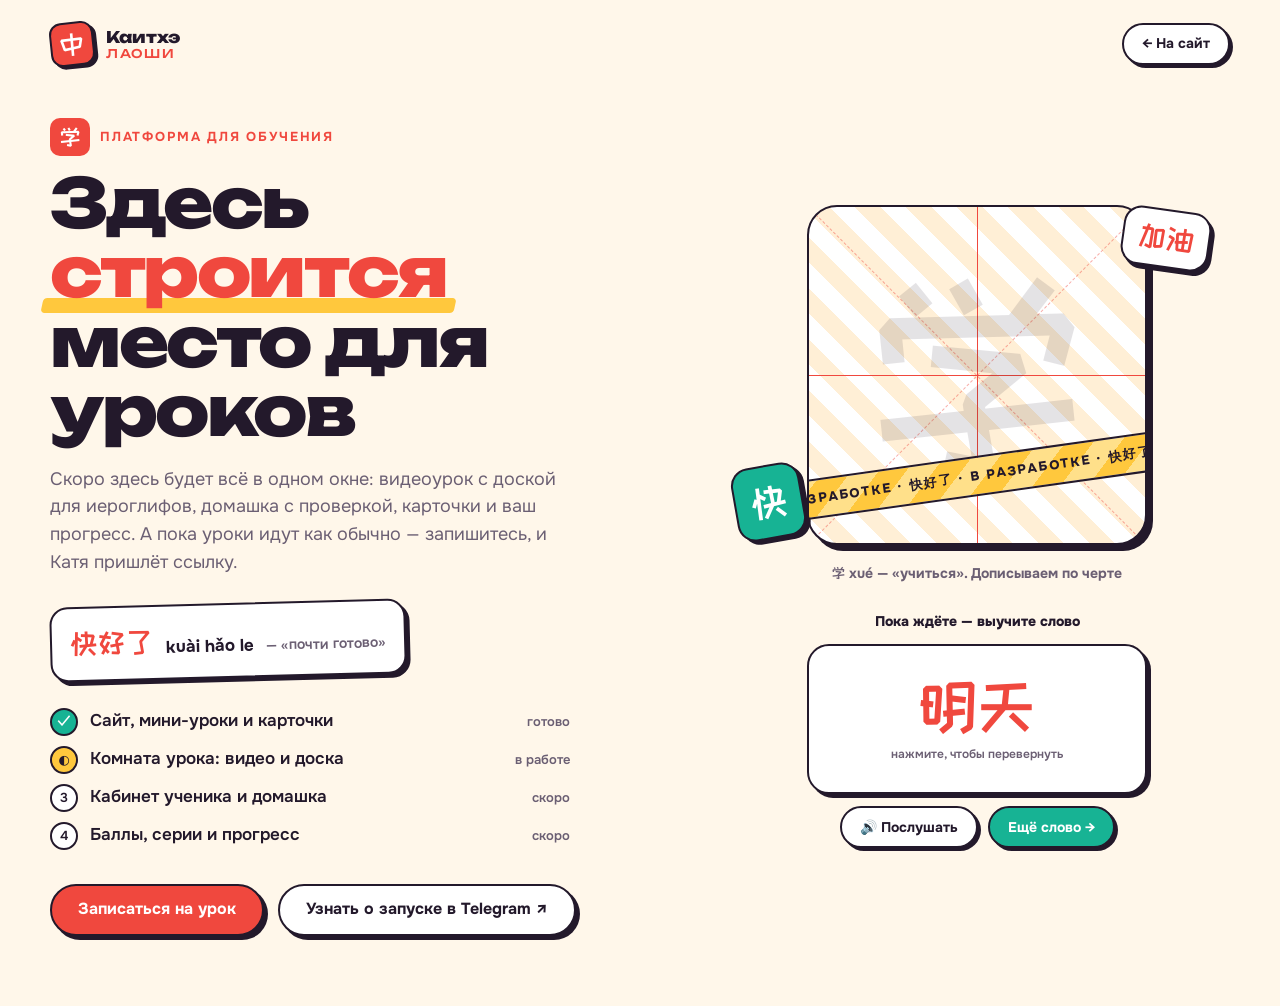
==== commit 0f87e5a1: "Update platform.html" ====
--- a/platform.html
+++ b/platform.html
@@ -62,10 +62,10 @@
 
   <main class="soon__in">
     <div>
-      <p class="kicker"><span class="hz">平台</span> платформа для обучения</p>
+      <p class="kicker"><span class="hz">学</span> платформа для обучения</p>
       <h1 class="soon__h">Здесь <span class="mark">строится</span> место для уроков</h1>
       <p class="soon__lead">Скоро здесь будет всё в одном окне: видеоурок с доской для иероглифов, домашка с проверкой, карточки и ваш прогресс. А пока уроки идут как обычно — запишитесь, и Катя пришлёт ссылку.</p>
-      <p class="soon__wait"><span class="hz">敬请期待</span><b>jìng qǐng qī dài</b><small>— «ждите с нетерпением»</small></p>
+      <p class="soon__wait"><span class="hz">快好了</span><b>kuài hǎo le</b><small>— «почти готово»</small></p>
       <ul class="steps">
         <li class="is-done"><i>✓</i>Сайт, мини-уроки и карточки<em>готово</em></li>
         <li class="is-now"><i></i>Комната урока: видео и доска<em>в работе</em></li>
@@ -81,11 +81,11 @@
     <div class="site">
       <div class="site__grid" aria-hidden="true">
         <span class="site__hz">学</span>
-        <div class="site__tape"><span>в разработке · 建设中 · в разработке · 建设中 · в разработке · 建设中 · в разработке · 建设中 · в разработке · 建设中 · в разработке · 建设中 ·&nbsp;</span></div>
+        <div class="site__tape"><span>в разработке · 快好了 · в разработке · 快好了 · в разработке · 快好了 · в разработке · 快好了 · в разработке · 快好了 · в разработке · 快好了 ·&nbsp;</span></div>
       </div>
       <p class="site__cap"><span class="hz">学</span> xué — «учиться». Дописываем по черте</p>
       <span class="float float--1 hz" aria-hidden="true">加油</span>
-      <span class="float float--2 hz" aria-hidden="true">等</span>
+      <span class="float float--2 hz" aria-hidden="true">快</span>
 
       <div class="word">
         <p class="word__t">Пока ждёте — выучите слово</p>
